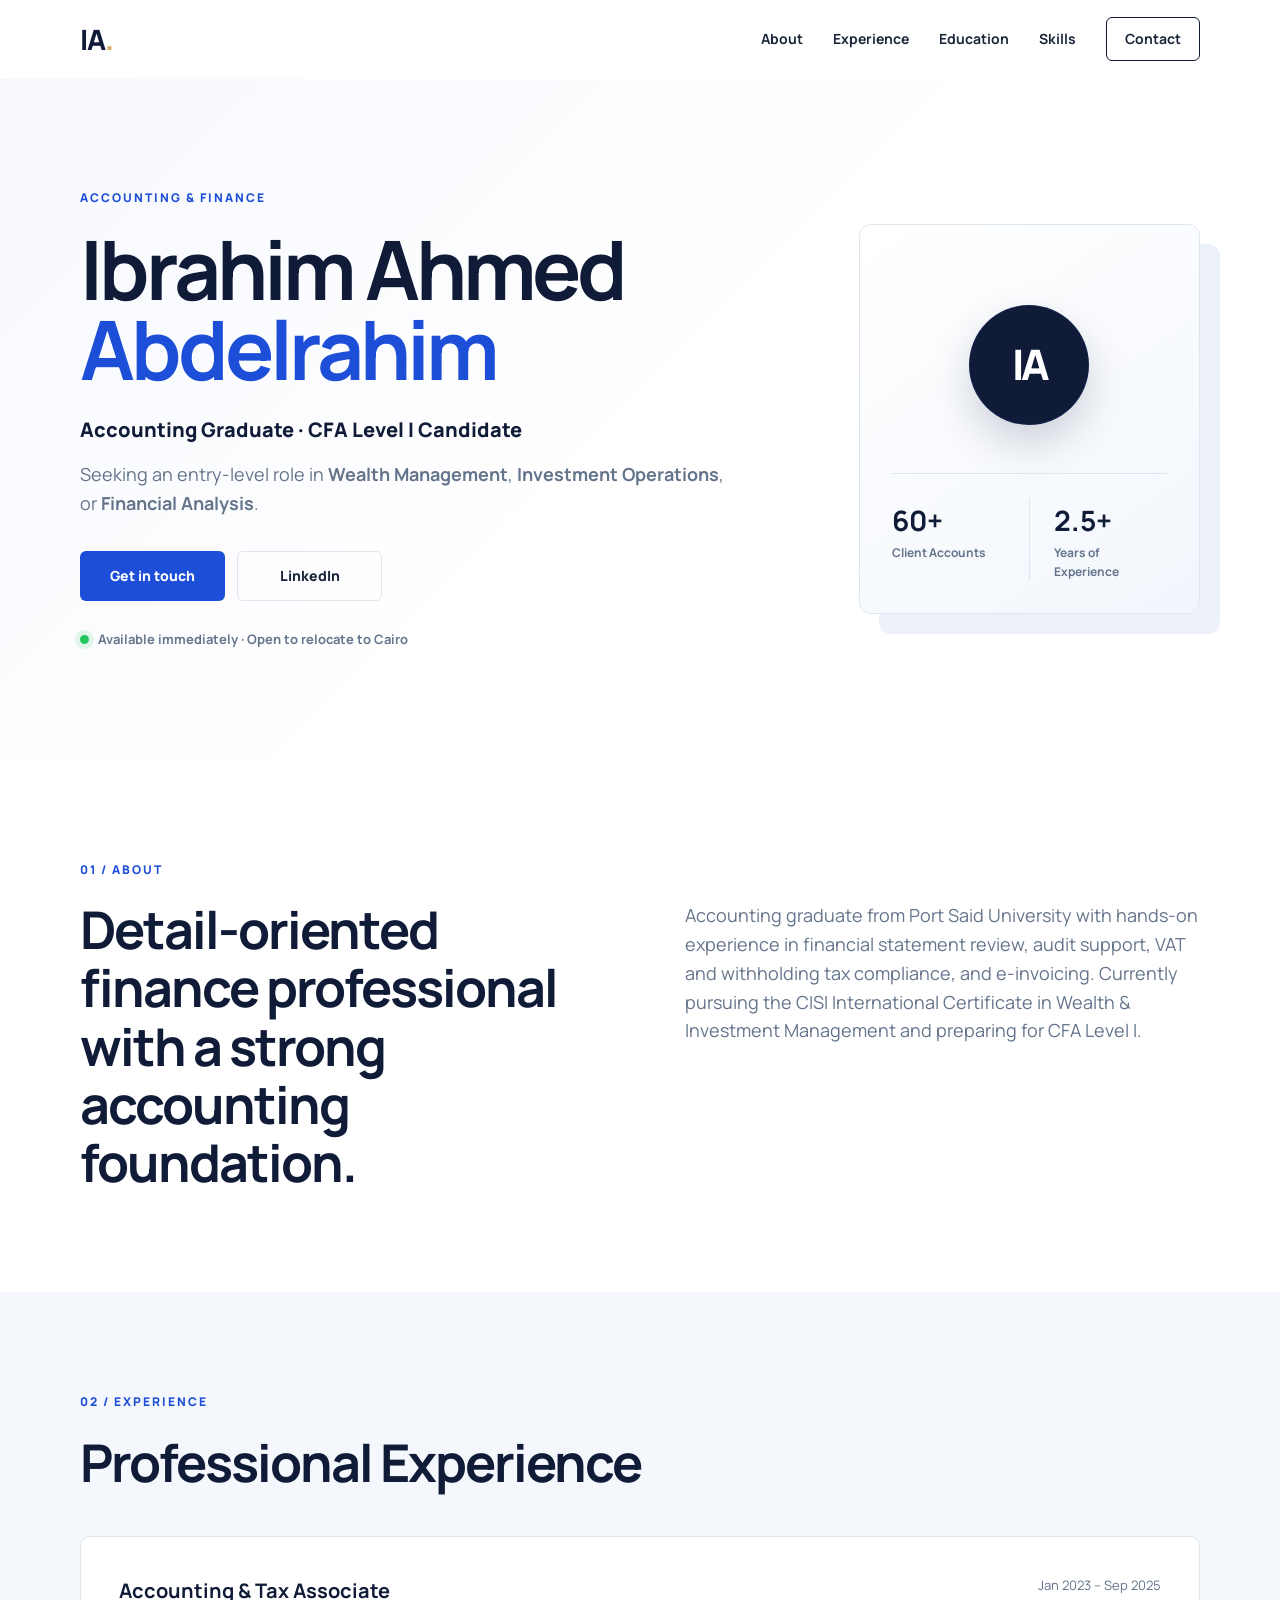
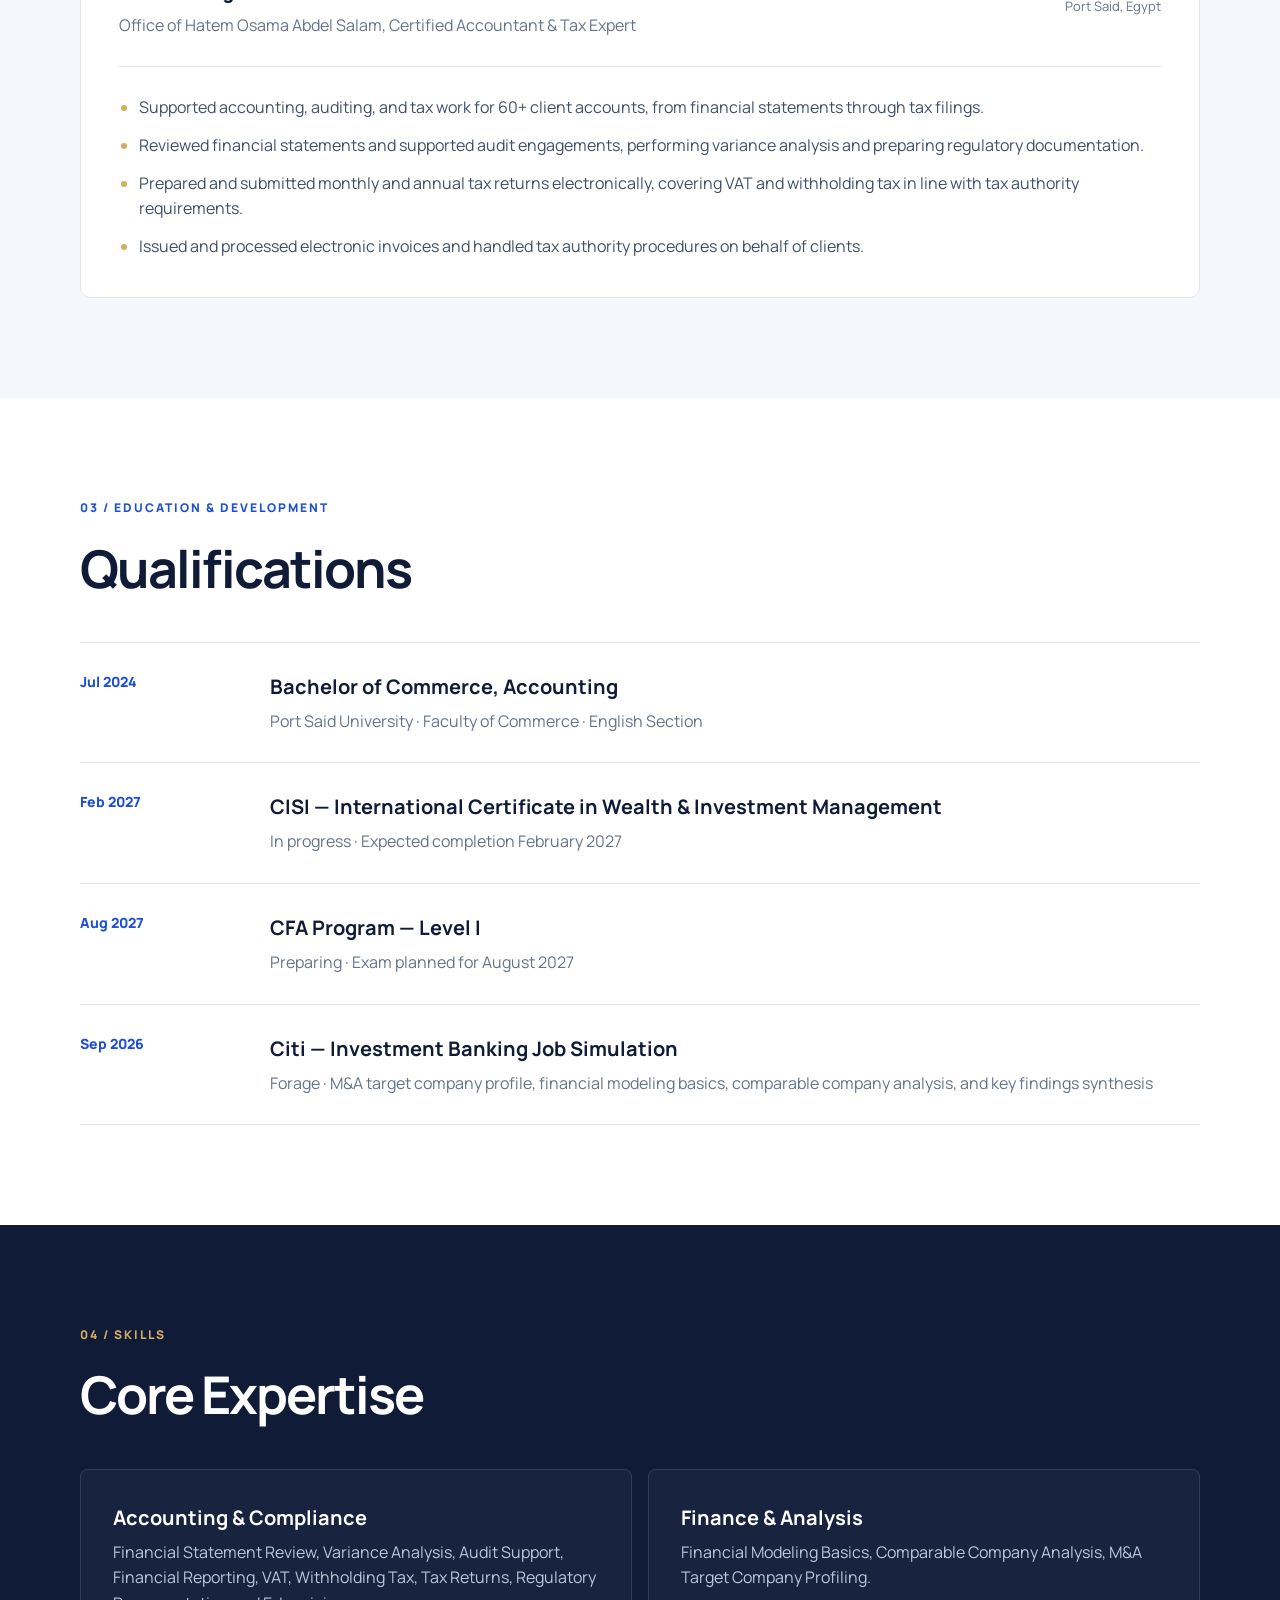
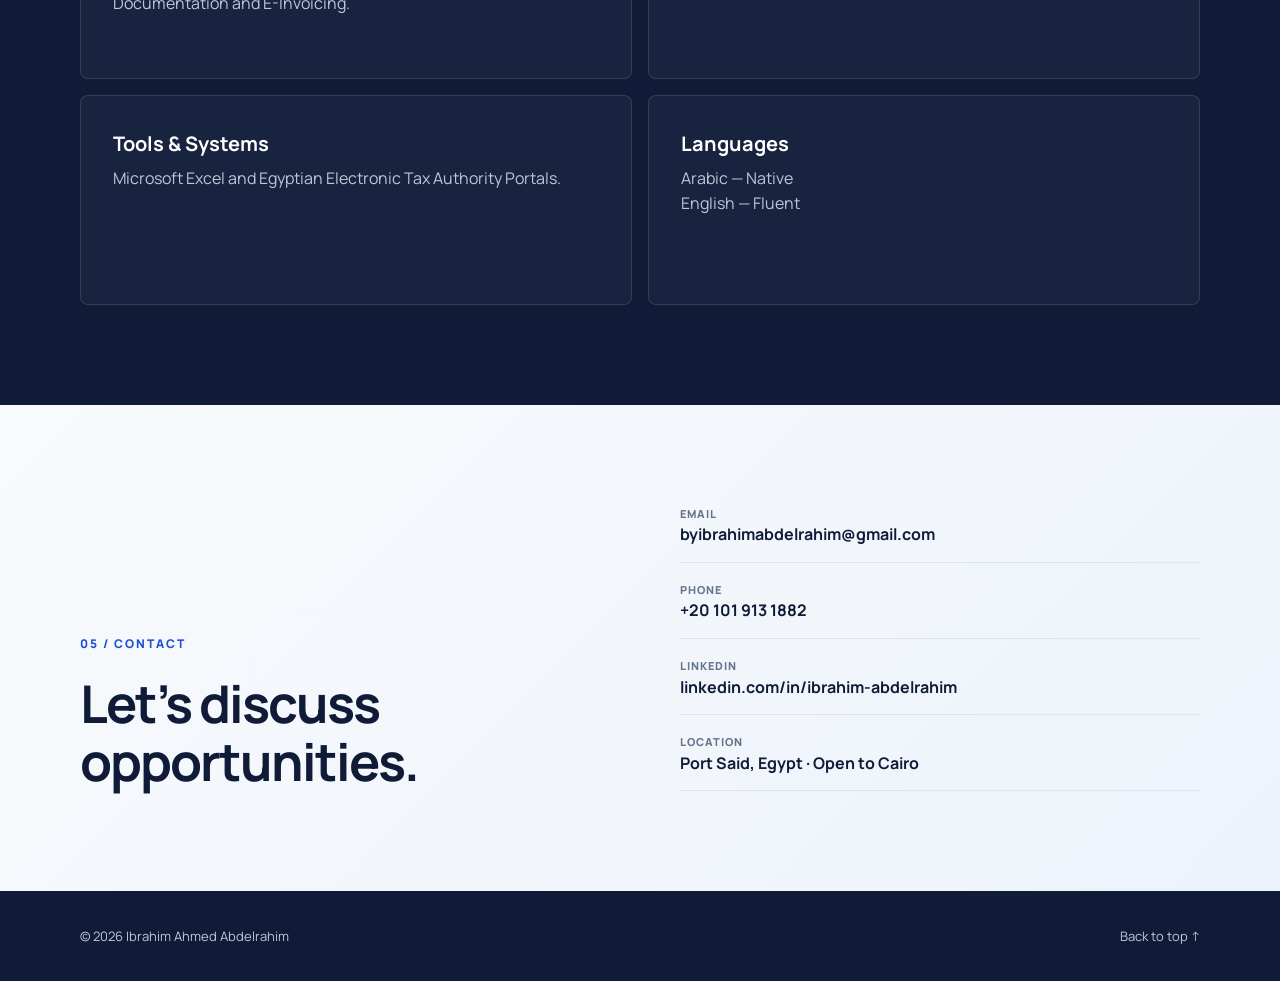
==== index.html @ ea6a9fd5 "Create initial portfolio website" ====
<!DOCTYPE html>
<html lang="en">
<head>
  <meta charset="UTF-8">
  <meta name="viewport" content="width=device-width, initial-scale=1.0">
  <meta name="description" content="Ibrahim Ahmed Abdelrahim — Accounting Graduate and CFA Level I Candidate.">
  <title>Ibrahim Ahmed Abdelrahim | Accounting & Finance</title>
  <link rel="preconnect" href="https://fonts.googleapis.com">
  <link rel="preconnect" href="https://fonts.gstatic.com" crossorigin>
  <link href="https://fonts.googleapis.com/css2?family=Manrope:wght@400;500;600;700;800&display=swap" rel="stylesheet">
  <link rel="stylesheet" href="style.css">
</head>
<body>
  <header class="header" id="top">
    <nav class="nav container" aria-label="Main navigation">
      <a class="logo" href="#top" aria-label="Homepage">IA<span>.</span></a>
      <button class="menu-toggle" type="button" aria-label="Open menu" aria-expanded="false"><span></span><span></span><span></span></button>
      <div class="nav-links">
        <a href="#about">About</a><a href="#experience">Experience</a><a href="#education">Education</a><a href="#skills">Skills</a><a href="#contact" class="nav-contact">Contact</a>
      </div>
    </nav>
  </header>

  <main>
    <section class="hero">
      <div class="container hero-grid">
        <div class="hero-content">
          <p class="eyebrow">Accounting &amp; Finance</p>
          <h1>Ibrahim Ahmed<br><span>Abdelrahim</span></h1>
          <p class="hero-role">Accounting Graduate · CFA Level I Candidate</p>
          <p class="hero-description">Seeking an entry-level role in <strong>Wealth Management</strong>, <strong>Investment Operations</strong>, or <strong>Financial Analysis</strong>.</p>
          <div class="hero-actions">
            <a class="button button-primary" href="#contact">Get in touch</a>
            <a class="button button-secondary" href="https://linkedin.com/in/ibrahim-abdelrahim" target="_blank" rel="noopener">LinkedIn</a>
          </div>
          <div class="availability"><span class="status-dot"></span>Available immediately · Open to relocate to Cairo</div>
        </div>
        <div class="hero-card">
          <div class="profile-mark">IA</div>
          <div class="metric-grid">
            <div class="metric"><strong>60+</strong><span>Client Accounts</span></div>
            <div class="metric"><strong>2.5+</strong><span>Years of Experience</span></div>
          </div>
        </div>
      </div>
    </section>

    <section class="section" id="about">
      <div class="container">
        <p class="section-label">01 / About</p>
        <div class="about-grid">
          <h2>Detail-oriented finance professional with a strong accounting foundation.</h2>
          <p>Accounting graduate from Port Said University with hands-on experience in financial statement review, audit support, VAT and withholding tax compliance, and e-invoicing. Currently pursuing the CISI International Certificate in Wealth &amp; Investment Management and preparing for CFA Level I.</p>
        </div>
      </div>
    </section>

    <section class="section section-muted" id="experience">
      <div class="container">
        <p class="section-label">02 / Experience</p>
        <h2 class="section-title">Professional Experience</h2>
        <article class="experience-card">
          <div class="experience-header">
            <div><h3>Accounting &amp; Tax Associate</h3><p>Office of Hatem Osama Abdel Salam, Certified Accountant &amp; Tax Expert</p></div>
            <div class="experience-meta"><span>Jan 2023 – Sep 2025</span><span>Port Said, Egypt</span></div>
          </div>
          <ul class="achievement-list">
            <li>Supported accounting, auditing, and tax work for 60+ client accounts, from financial statements through tax filings.</li>
            <li>Reviewed financial statements and supported audit engagements, performing variance analysis and preparing regulatory documentation.</li>
            <li>Prepared and submitted monthly and annual tax returns electronically, covering VAT and withholding tax in line with tax authority requirements.</li>
            <li>Issued and processed electronic invoices and handled tax authority procedures on behalf of clients.</li>
          </ul>
        </article>
      </div>
    </section>

    <section class="section" id="education">
      <div class="container">
        <p class="section-label">03 / Education &amp; Development</p>
        <h2 class="section-title">Qualifications</h2>
        <div class="timeline">
          <article class="timeline-item"><div class="timeline-date">Jul 2024</div><div><h3>Bachelor of Commerce, Accounting</h3><p>Port Said University · Faculty of Commerce · English Section</p></div></article>
          <article class="timeline-item"><div class="timeline-date">Feb 2027</div><div><h3>CISI — International Certificate in Wealth &amp; Investment Management</h3><p>In progress · Expected completion February 2027</p></div></article>
          <article class="timeline-item"><div class="timeline-date">Aug 2027</div><div><h3>CFA Program — Level I</h3><p>Preparing · Exam planned for August 2027</p></div></article>
          <article class="timeline-item"><div class="timeline-date">Sep 2026</div><div><h3>Citi — Investment Banking Job Simulation</h3><p>Forage · M&amp;A target company profile, financial modeling basics, comparable company analysis, and key findings synthesis</p></div></article>
        </div>
      </div>
    </section>

    <section class="section section-dark" id="skills">
      <div class="container">
        <p class="section-label section-label-light">04 / Skills</p>
        <h2 class="section-title">Core Expertise</h2>
        <div class="skills-grid">
          <article class="skill-card"><h3>Accounting &amp; Compliance</h3><p>Financial Statement Review, Variance Analysis, Audit Support, Financial Reporting, VAT, Withholding Tax, Tax Returns, Regulatory Documentation and E-Invoicing.</p></article>
          <article class="skill-card"><h3>Finance &amp; Analysis</h3><p>Financial Modeling Basics, Comparable Company Analysis, M&amp;A Target Company Profiling.</p></article>
          <article class="skill-card"><h3>Tools &amp; Systems</h3><p>Microsoft Excel and Egyptian Electronic Tax Authority Portals.</p></article>
          <article class="skill-card"><h3>Languages</h3><p>Arabic — Native<br>English — Fluent</p></article>
        </div>
      </div>
    </section>

    <section class="section contact-section" id="contact">
      <div class="container contact-grid">
        <div><p class="section-label">05 / Contact</p><h2>Let’s discuss opportunities.</h2></div>
        <div class="contact-details">
          <a href="mailto:byibrahimabdelrahim@gmail.com"><span>Email</span>byibrahimabdelrahim@gmail.com</a>
          <a href="tel:+201019131882"><span>Phone</span>+20 101 913 1882</a>
          <a href="https://linkedin.com/in/ibrahim-abdelrahim" target="_blank" rel="noopener"><span>LinkedIn</span>linkedin.com/in/ibrahim-abdelrahim</a>
          <p><span>Location</span>Port Said, Egypt · Open to Cairo</p>
        </div>
      </div>
    </section>
  </main>

  <footer><div class="container footer-content"><p>© <span id="year"></span> Ibrahim Ahmed Abdelrahim</p><a href="#top">Back to top ↑</a></div></footer>
  <script src="script.js"></script>
</body>
</html>
---- style.css ----
:root{--navy:#101b38;--blue:#1d4ed8;--gold:#d6ad60;--text:#1b263b;--muted:#64748b;--light:#f4f7fb;--white:#fff;--border:#dde5ef}*{box-sizing:border-box;margin:0;padding:0}html{scroll-behavior:smooth}body{font-family:"Manrope",sans-serif;color:var(--text);line-height:1.6}a{color:inherit;text-decoration:none}.container{width:min(1120px,calc(100% - 40px));margin-inline:auto}.header{position:fixed;inset:0 0 auto;z-index:100;background:rgba(255,255,255,.96);border-bottom:1px solid transparent;transition:.3s}.header.scrolled{border-bottom-color:var(--border);box-shadow:0 8px 30px rgba(16,27,56,.06)}.nav{height:78px;display:flex;align-items:center;justify-content:space-between}.logo{font-size:28px;font-weight:800;color:var(--navy);letter-spacing:-1px}.logo span{color:var(--gold)}.nav-links{display:flex;align-items:center;gap:30px;font-size:14px;font-weight:700}.nav-links a{transition:.2s}.nav-links a:hover{color:var(--blue)}.nav-contact{padding:10px 18px;border:1px solid var(--navy);border-radius:6px}.hero{min-height:760px;display:flex;align-items:center;padding-top:78px;background:linear-gradient(135deg,rgba(29,78,216,.04),transparent 55%),var(--white)}.hero-grid{display:grid;grid-template-columns:1.35fr .65fr;gap:70px;align-items:center}.eyebrow,.section-label{color:var(--blue);font-size:12px;font-weight:800;letter-spacing:2px;text-transform:uppercase;margin-bottom:22px}.hero h1{color:var(--navy);font-size:clamp(52px,7vw,82px);line-height:.98;letter-spacing:-4px}.hero h1 span{color:var(--blue)}.hero-role{margin-top:24px;color:var(--navy);font-size:20px;font-weight:800}.hero-description{max-width:660px;margin-top:14px;color:var(--muted);font-size:18px}.hero-actions{display:flex;gap:12px;margin-top:34px}.button{display:inline-flex;align-items:center;justify-content:center;min-width:145px;height:50px;border-radius:6px;font-size:14px;font-weight:800;transition:.2s}.button-primary{background:var(--blue);color:var(--white)}.button-primary:hover{transform:translateY(-2px);box-shadow:0 12px 24px rgba(29,78,216,.22)}.button-secondary{border:1px solid var(--border)}.availability{display:flex;align-items:center;gap:9px;margin-top:28px;color:var(--muted);font-size:13px;font-weight:700}.status-dot{width:9px;height:9px;border-radius:50%;background:#22c55e;box-shadow:0 0 0 5px rgba(34,197,94,.12)}.hero-card{min-height:390px;display:flex;flex-direction:column;justify-content:space-between;padding:32px;border:1px solid var(--border);border-radius:12px;background:linear-gradient(145deg,#fff,#f2f6fc);box-shadow:20px 20px 0 #edf2fa}.profile-mark{width:120px;height:120px;display:grid;place-items:center;margin:auto;border:1px solid rgba(29,78,216,.15);border-radius:50%;background:var(--navy);color:#fff;font-size:42px;font-weight:800;letter-spacing:-3px;box-shadow:0 18px 40px rgba(16,27,56,.18)}.metric-grid{display:grid;grid-template-columns:1fr 1fr;border-top:1px solid var(--border);padding-top:24px}.metric{display:flex;flex-direction:column}.metric+.metric{border-left:1px solid var(--border);padding-left:24px}.metric strong{color:var(--navy);font-size:28px}.metric span{color:var(--muted);font-size:12px;font-weight:700}.section{padding:100px 0}.section-muted{background:var(--light)}.about-grid{display:grid;grid-template-columns:1fr 1fr;gap:90px}.about-grid h2,.section-title,.contact-grid h2{color:var(--navy);font-size:clamp(34px,5vw,52px);line-height:1.12;letter-spacing:-2px}.about-grid p{color:var(--muted);font-size:18px}.section-title{margin-bottom:44px}.experience-card{background:#fff;border:1px solid var(--border);border-radius:10px;padding:38px}.experience-header{display:flex;justify-content:space-between;gap:30px;padding-bottom:28px;border-bottom:1px solid var(--border)}.experience-header h3,.timeline h3,.skill-card h3{color:var(--navy);font-size:20px}.experience-header p,.timeline p,.skill-card p{color:var(--muted);margin-top:6px}.experience-meta{display:flex;flex-direction:column;text-align:right;color:var(--muted);font-size:13px;white-space:nowrap}.achievement-list{display:grid;gap:12px;margin-top:28px;padding-left:20px;color:#40506a}.achievement-list li::marker{color:var(--gold)}.timeline{border-top:1px solid var(--border)}.timeline-item{display:grid;grid-template-columns:160px 1fr;gap:30px;padding:28px 0;border-bottom:1px solid var(--border)}.timeline-date{color:var(--blue);font-size:14px;font-weight:800}.section-dark{background:var(--navy);color:#fff}.section-label-light{color:var(--gold)}.section-dark .section-title{color:#fff}.skills-grid{display:grid;grid-template-columns:repeat(2,1fr);gap:16px}.skill-card{min-height:210px;padding:32px;border:1px solid rgba(255,255,255,.12);border-radius:8px;background:rgba(255,255,255,.035)}.skill-card h3{color:#fff}.skill-card p{color:#bdc7d8}.contact-section{background:linear-gradient(135deg,#f8fafc,#edf3fb)}.contact-grid{display:grid;grid-template-columns:1fr 1fr;gap:80px;align-items:end}.contact-details{display:grid;gap:18px}.contact-details a,.contact-details p{display:grid;border-bottom:1px solid var(--border);padding-bottom:14px;color:var(--navy);font-weight:700;overflow-wrap:anywhere}.contact-details span{color:var(--muted);font-size:11px;font-weight:800;letter-spacing:1px;text-transform:uppercase}footer{background:var(--navy);color:#bdc7d8;font-size:13px}.footer-content{height:90px;display:flex;align-items:center;justify-content:space-between}.menu-toggle{display:none;border:0;background:none;cursor:pointer}.menu-toggle span{display:block;width:24px;height:2px;margin:5px;background:var(--navy)}@media(max-width:820px){.nav{height:68px}.menu-toggle{display:block}.nav-links{position:fixed;top:68px;left:20px;right:20px;display:none;flex-direction:column;align-items:stretch;gap:0;padding:12px;border:1px solid var(--border);border-radius:8px;background:#fff;box-shadow:0 18px 40px rgba(16,27,56,.12)}.nav-links.open{display:flex}.nav-links a{padding:12px}.nav-contact{text-align:center}.hero{min-height:auto;padding:130px 0 80px}.hero-grid,.about-grid,.contact-grid{grid-template-columns:1fr}.hero-grid{gap:50px}.hero h1{letter-spacing:-2px}.hero-card{max-width:420px}.about-grid,.contact-grid{gap:28px}.experience-header{flex-direction:column}.experience-meta{text-align:left}.timeline-item{grid-template-columns:110px 1fr}.skills-grid{grid-template-columns:1fr}}@media(max-width:520px){.container{width:min(100% - 32px,1120px)}.section{padding:72px 0}.hero h1{font-size:44px}.hero-role{font-size:17px}.hero-description{font-size:16px}.hero-actions{flex-direction:column}.button{width:100%}.profile-mark{width:100px;height:100px}.experience-card{padding:24px}.timeline-item{grid-template-columns:1fr;gap:6px}.footer-content{align-items:flex-start;flex-direction:column;justify-content:center;gap:4px}}
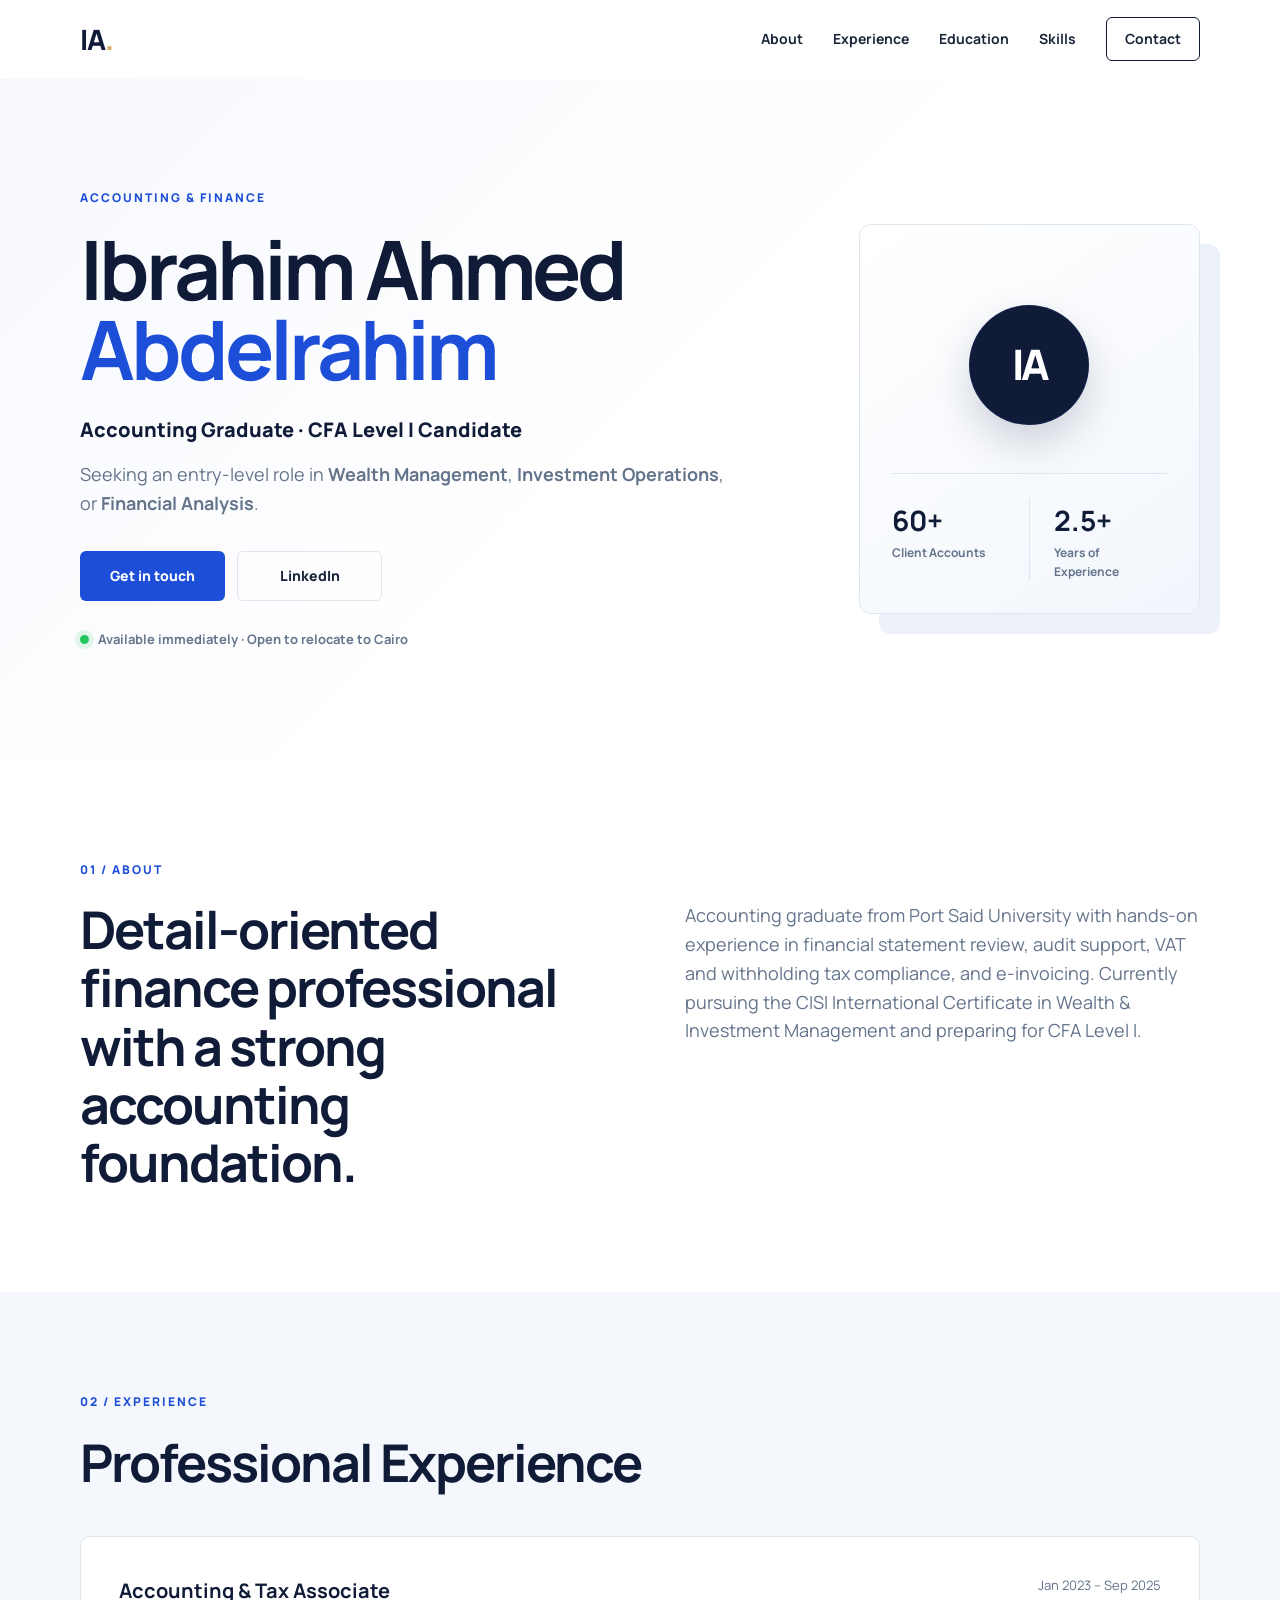
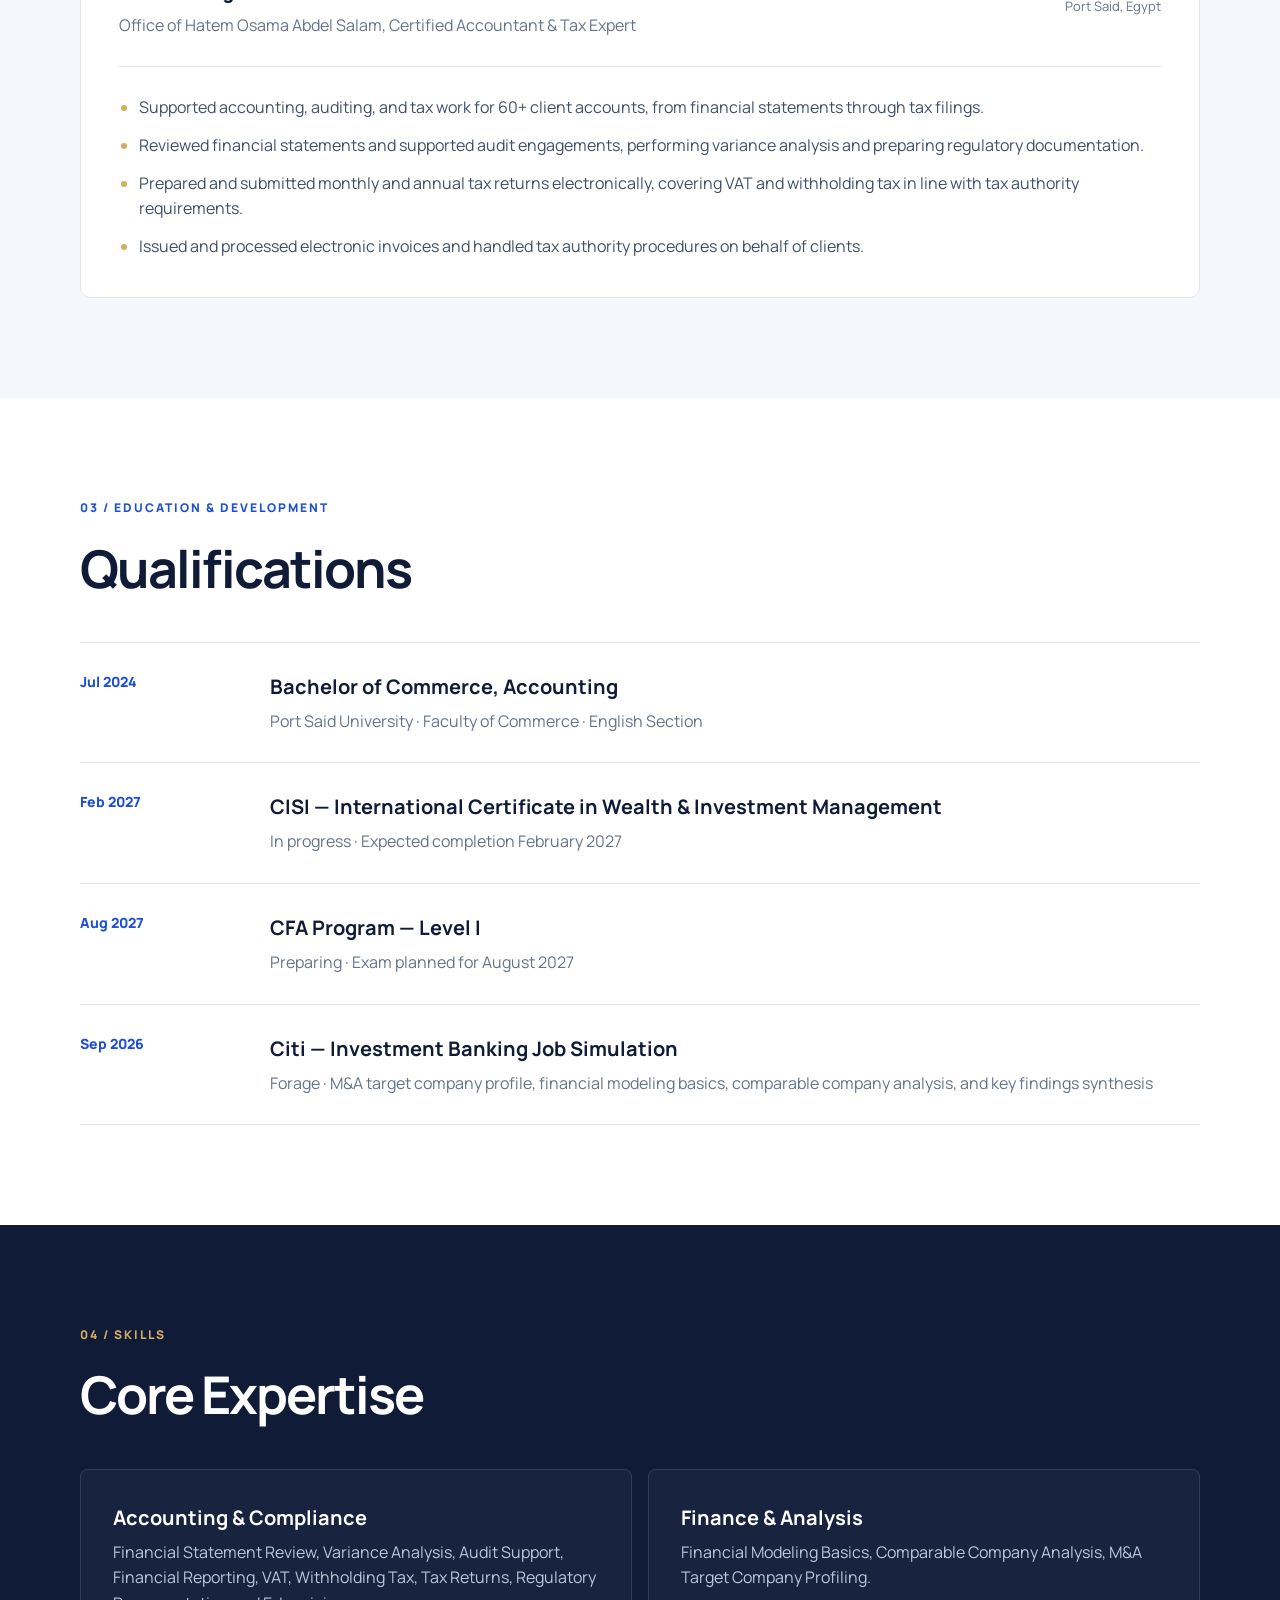
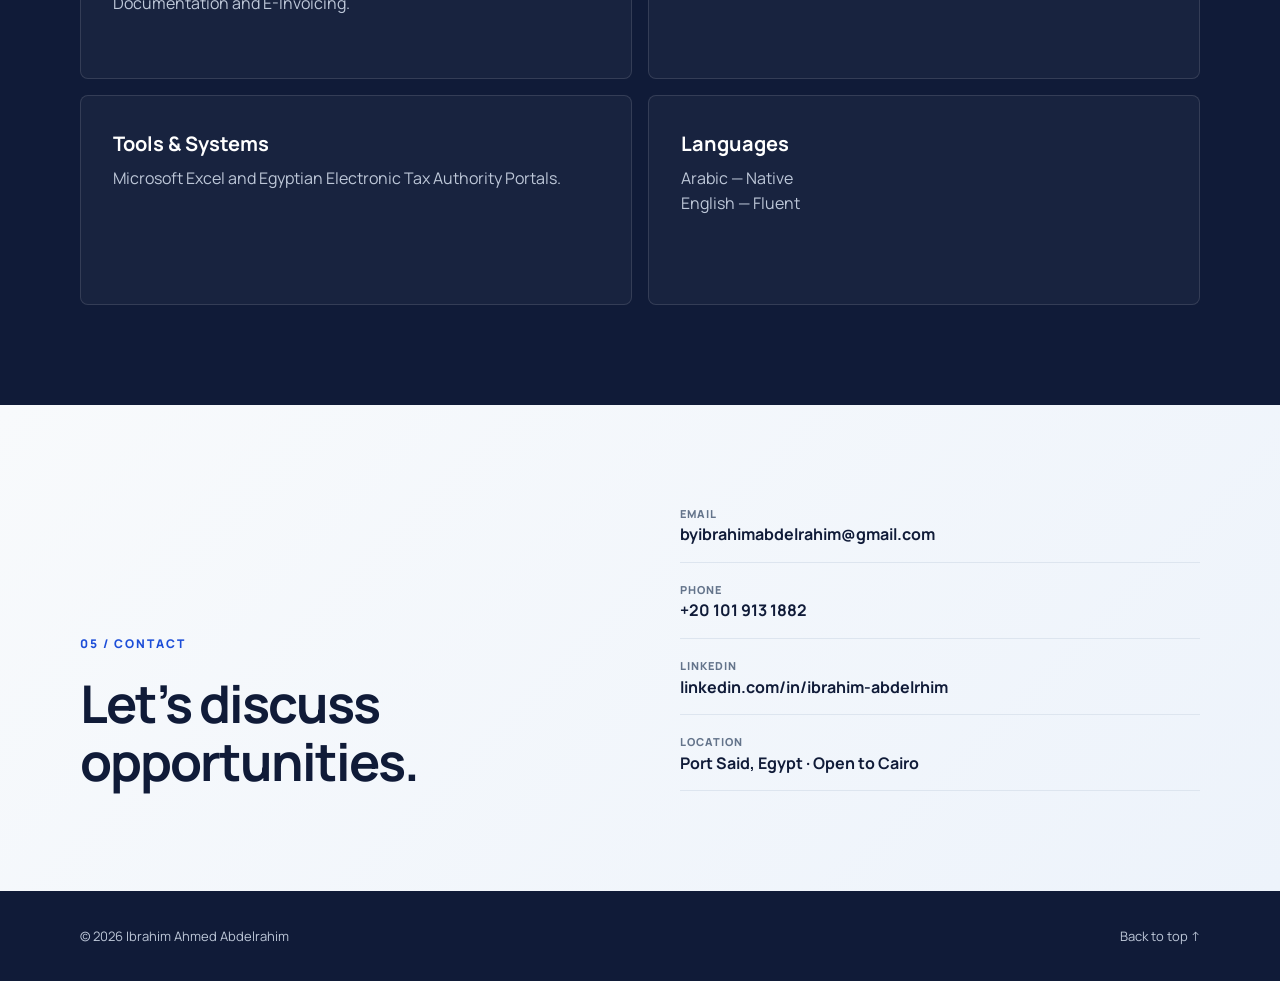
==== commit eed2df91: "Update LinkedIn profile link" ====
--- a/index.html
+++ b/index.html
@@ -31,7 +31,7 @@
           <p class="hero-description">Seeking an entry-level role in <strong>Wealth Management</strong>, <strong>Investment Operations</strong>, or <strong>Financial Analysis</strong>.</p>
           <div class="hero-actions">
             <a class="button button-primary" href="#contact">Get in touch</a>
-            <a class="button button-secondary" href="https://linkedin.com/in/ibrahim-abdelrahim" target="_blank" rel="noopener">LinkedIn</a>
+            <a class="button button-secondary" href="https://www.linkedin.com/in/ibrahim-abdelrhim/" target="_blank" rel="noopener">LinkedIn</a>
           </div>
           <div class="availability"><span class="status-dot"></span>Available immediately · Open to relocate to Cairo</div>
         </div>
@@ -106,7 +106,7 @@
         <div class="contact-details">
           <a href="mailto:byibrahimabdelrahim@gmail.com"><span>Email</span>byibrahimabdelrahim@gmail.com</a>
           <a href="tel:+201019131882"><span>Phone</span>+20 101 913 1882</a>
-          <a href="https://linkedin.com/in/ibrahim-abdelrahim" target="_blank" rel="noopener"><span>LinkedIn</span>linkedin.com/in/ibrahim-abdelrahim</a>
+          <a href="https://www.linkedin.com/in/ibrahim-abdelrhim/" target="_blank" rel="noopener"><span>LinkedIn</span>linkedin.com/in/ibrahim-abdelrhim</a>
           <p><span>Location</span>Port Said, Egypt · Open to Cairo</p>
         </div>
       </div>
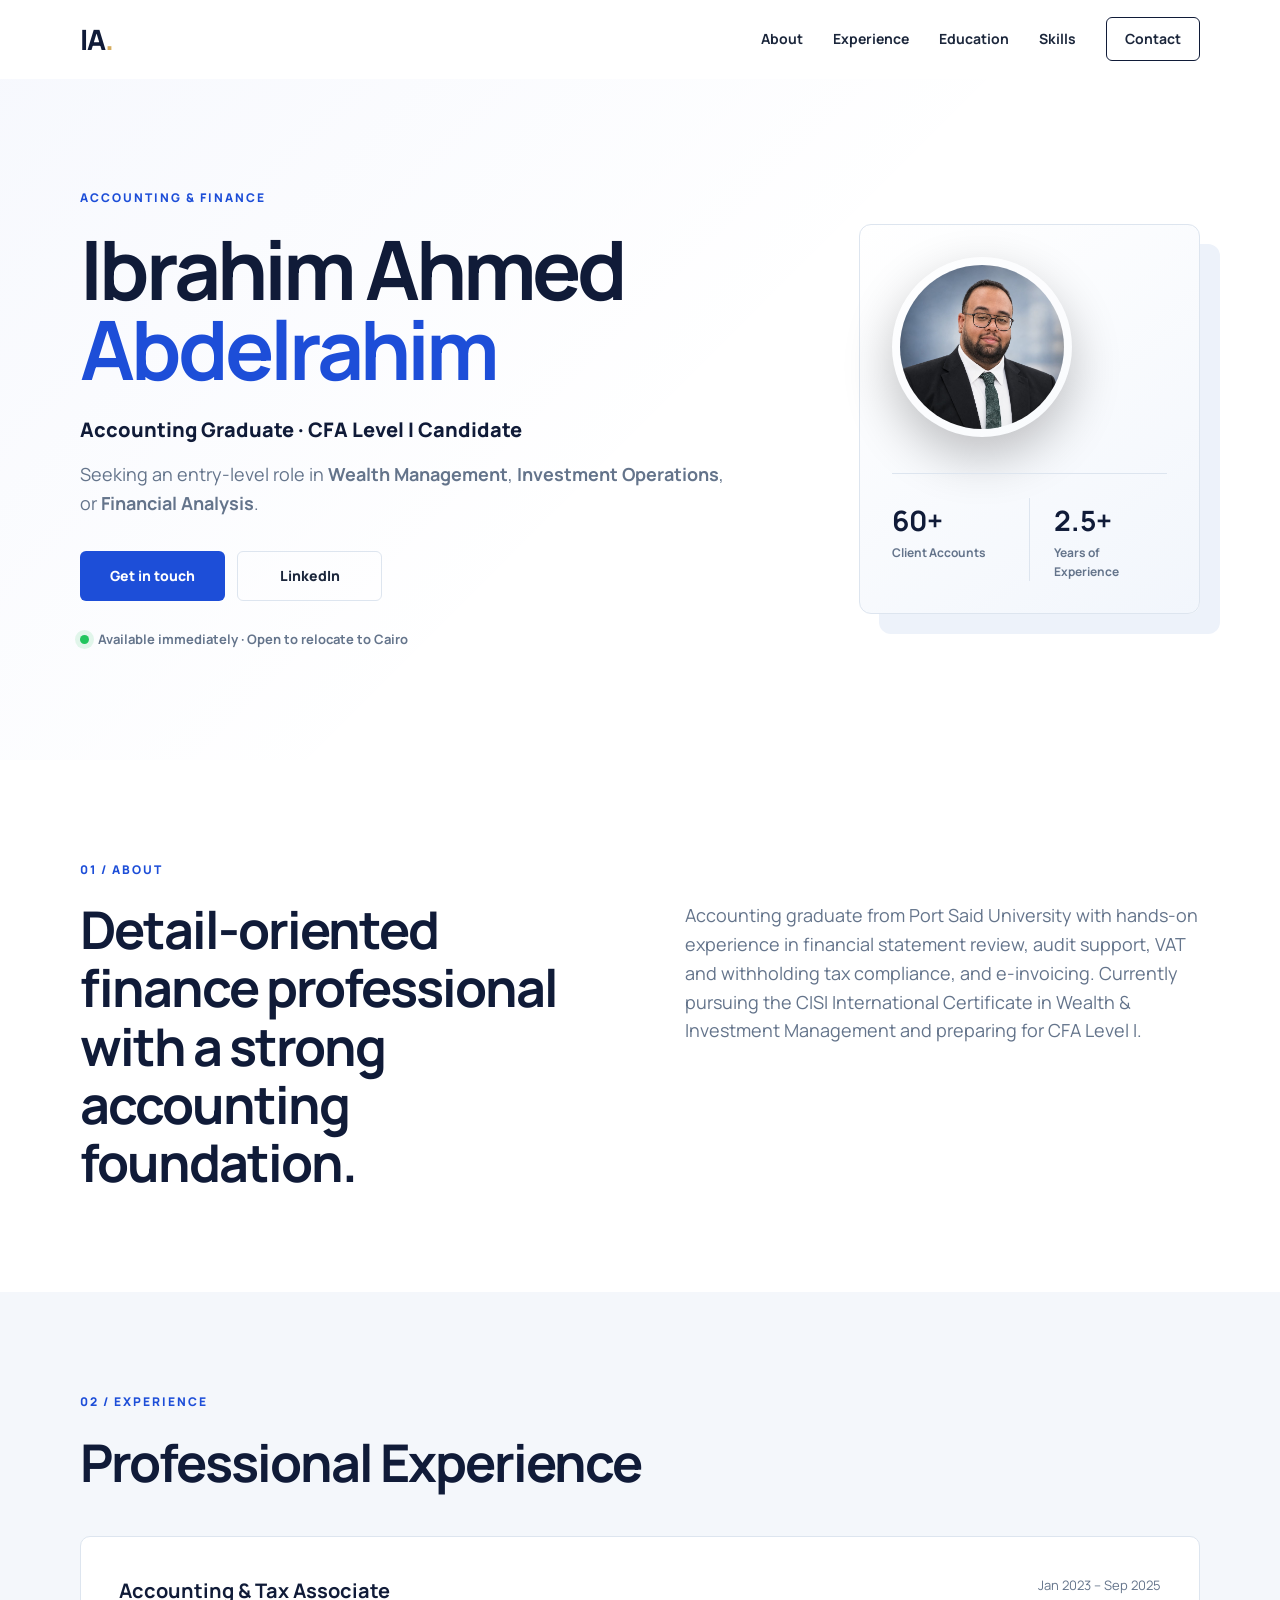
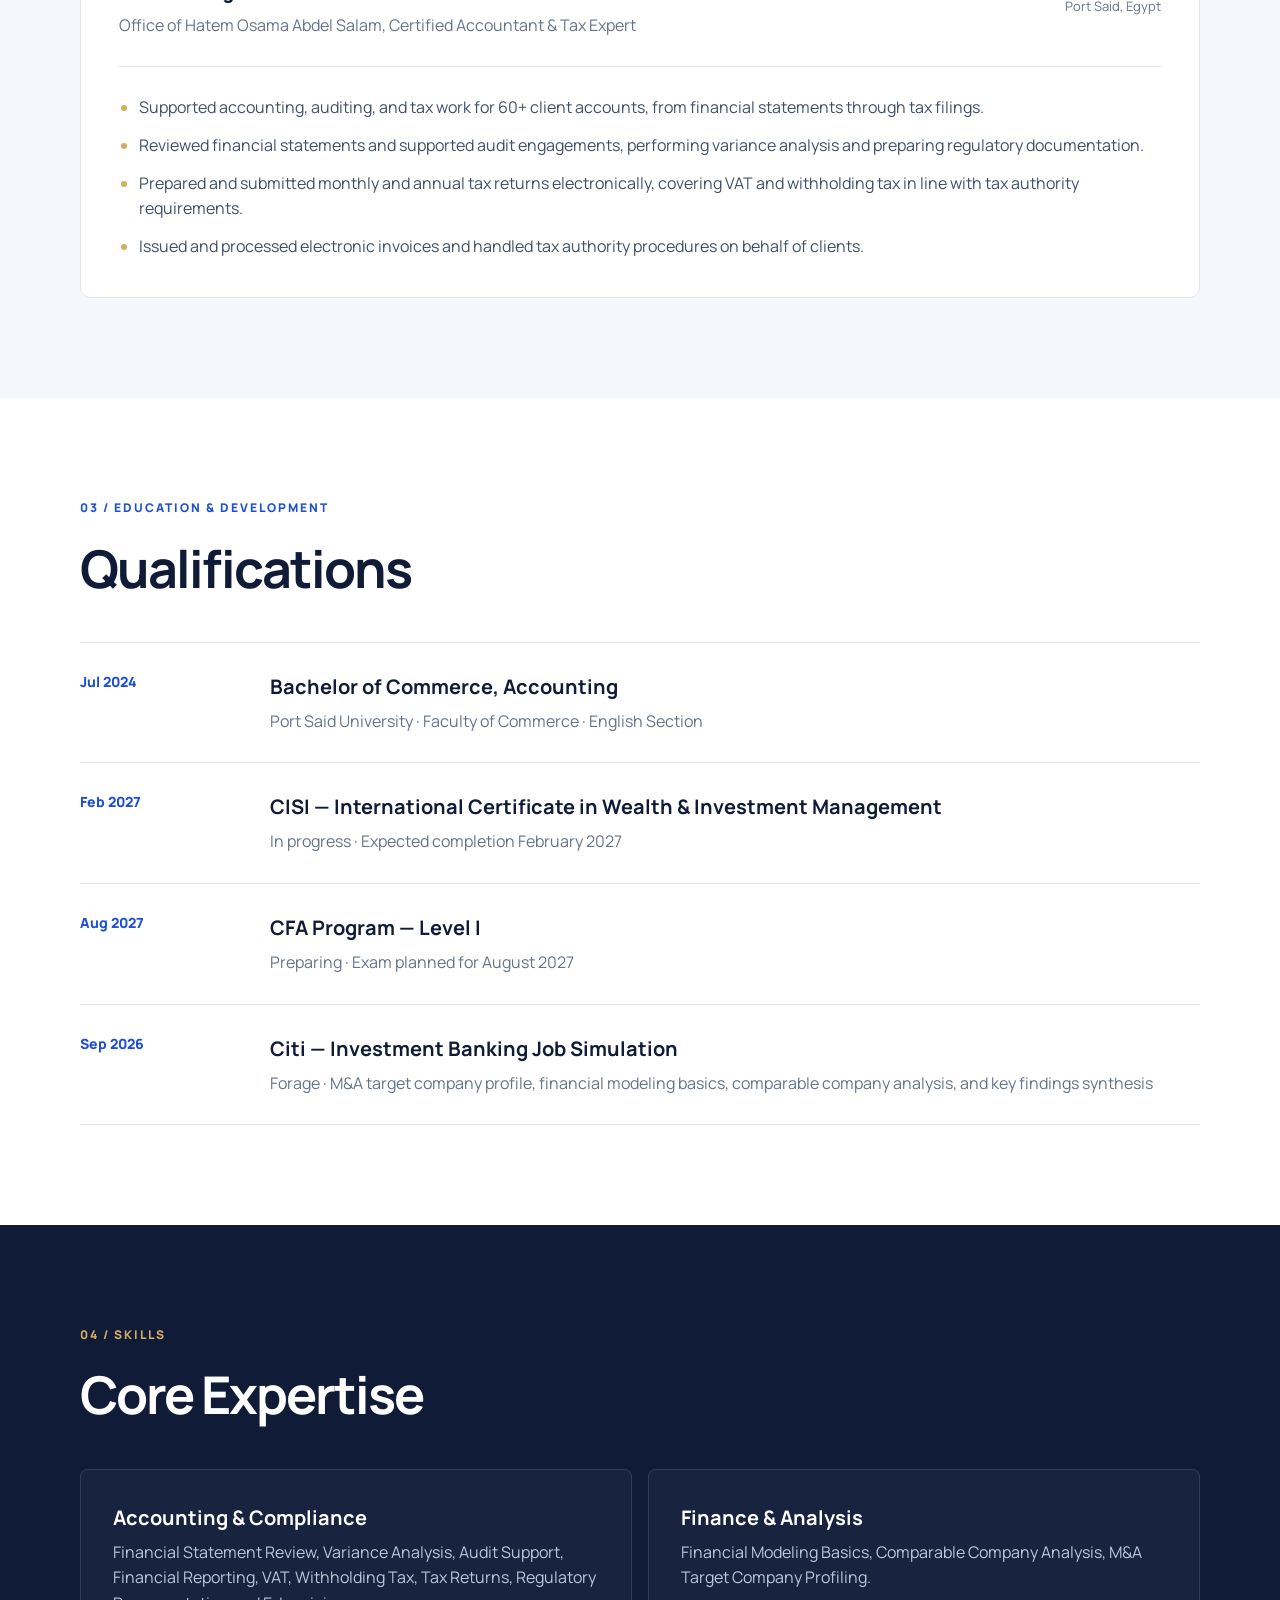
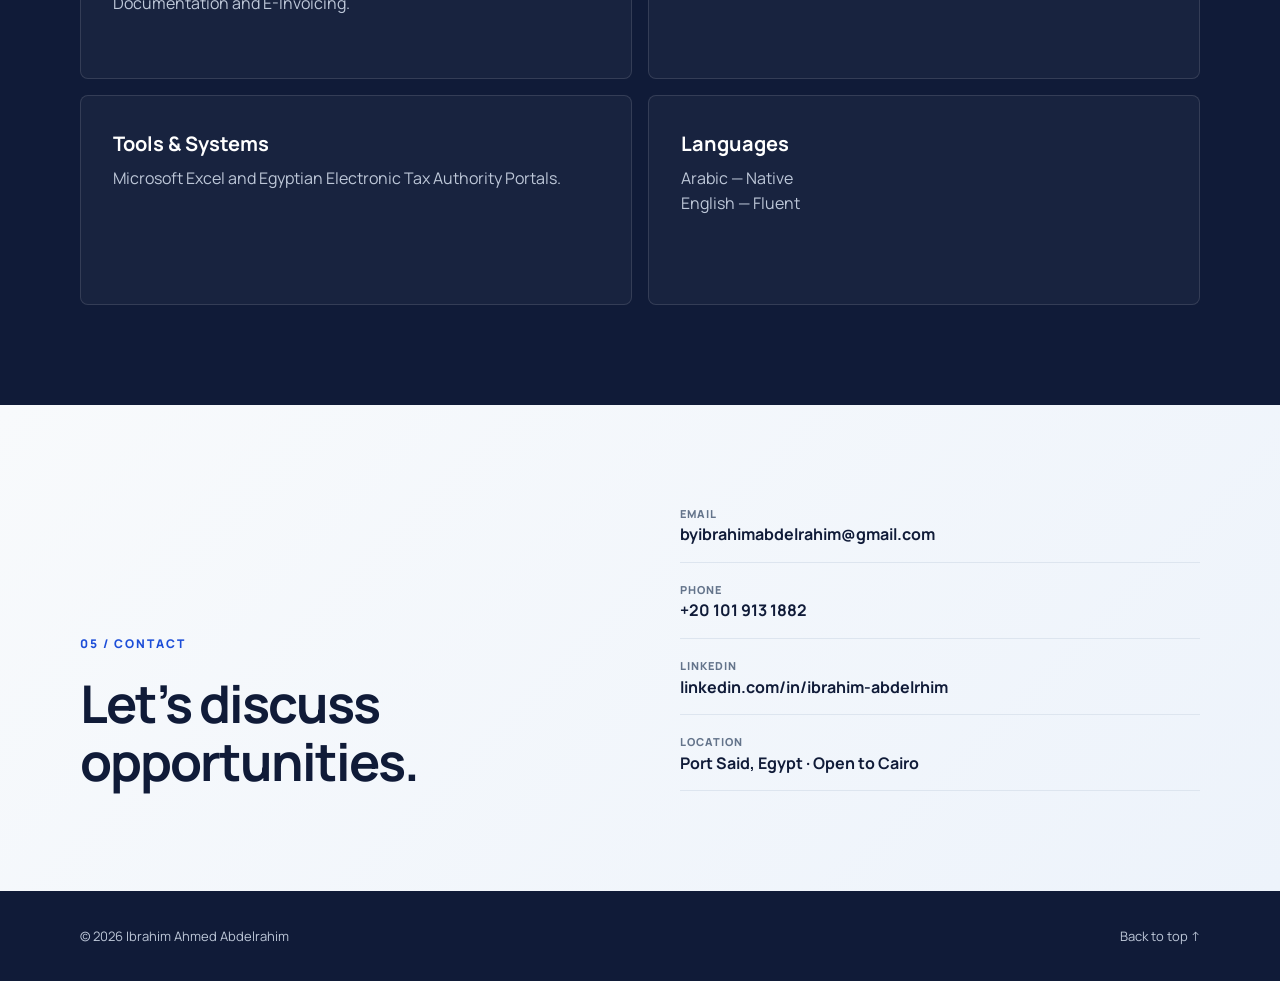
==== commit 659a2340: "Add uploaded profile photo to the portfolio" ====
--- a/index.html
+++ b/index.html
@@ -36,7 +36,7 @@
           <div class="availability"><span class="status-dot"></span>Available immediately · Open to relocate to Cairo</div>
         </div>
         <div class="hero-card">
-          <div class="profile-mark">IA</div>
+          <img src="profile.jpg.jpeg" alt="Ibrahim Ahmed Abdelrahim" style="width:180px;height:180px;object-fit:cover;object-position:center top;border-radius:50%;border:8px solid rgba(255,255,255,.12);box-shadow:0 20px 50px rgba(0,0,0,.24);">
           <div class="metric-grid">
             <div class="metric"><strong>60+</strong><span>Client Accounts</span></div>
             <div class="metric"><strong>2.5+</strong><span>Years of Experience</span></div>
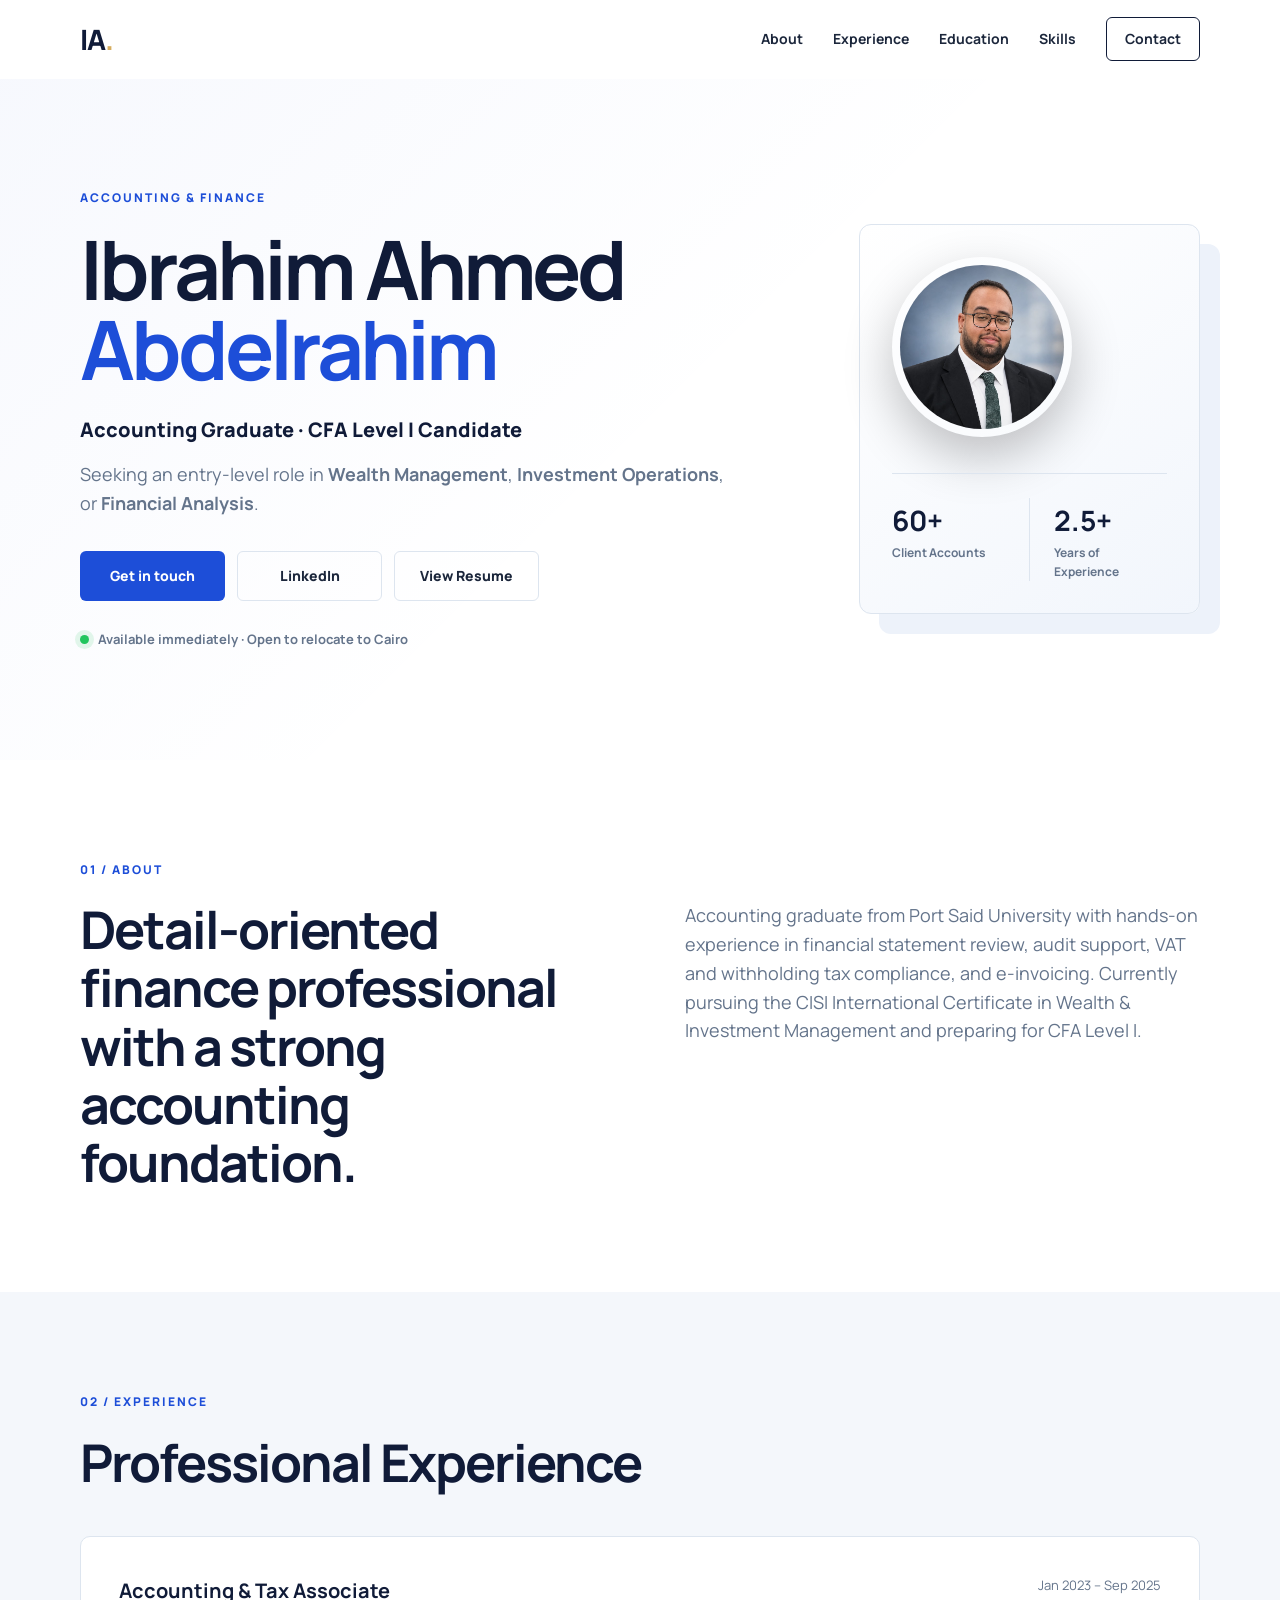
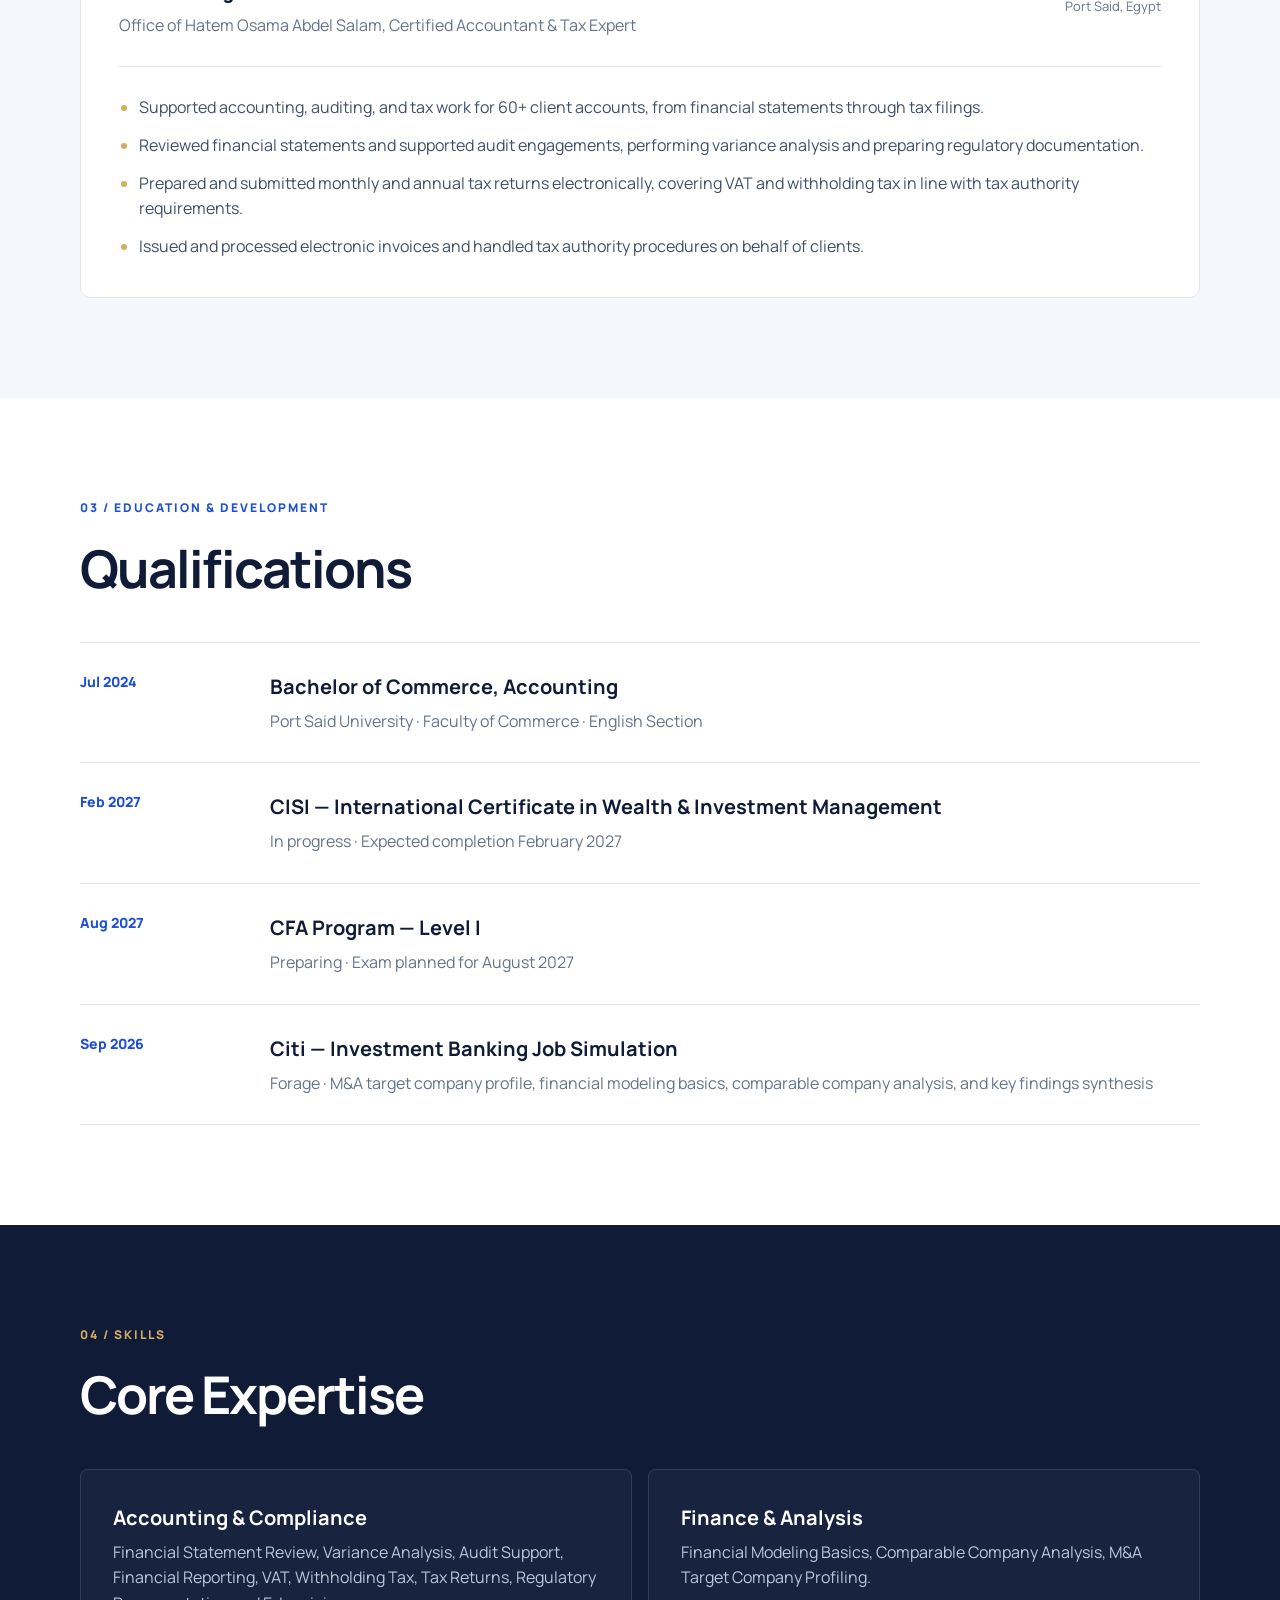
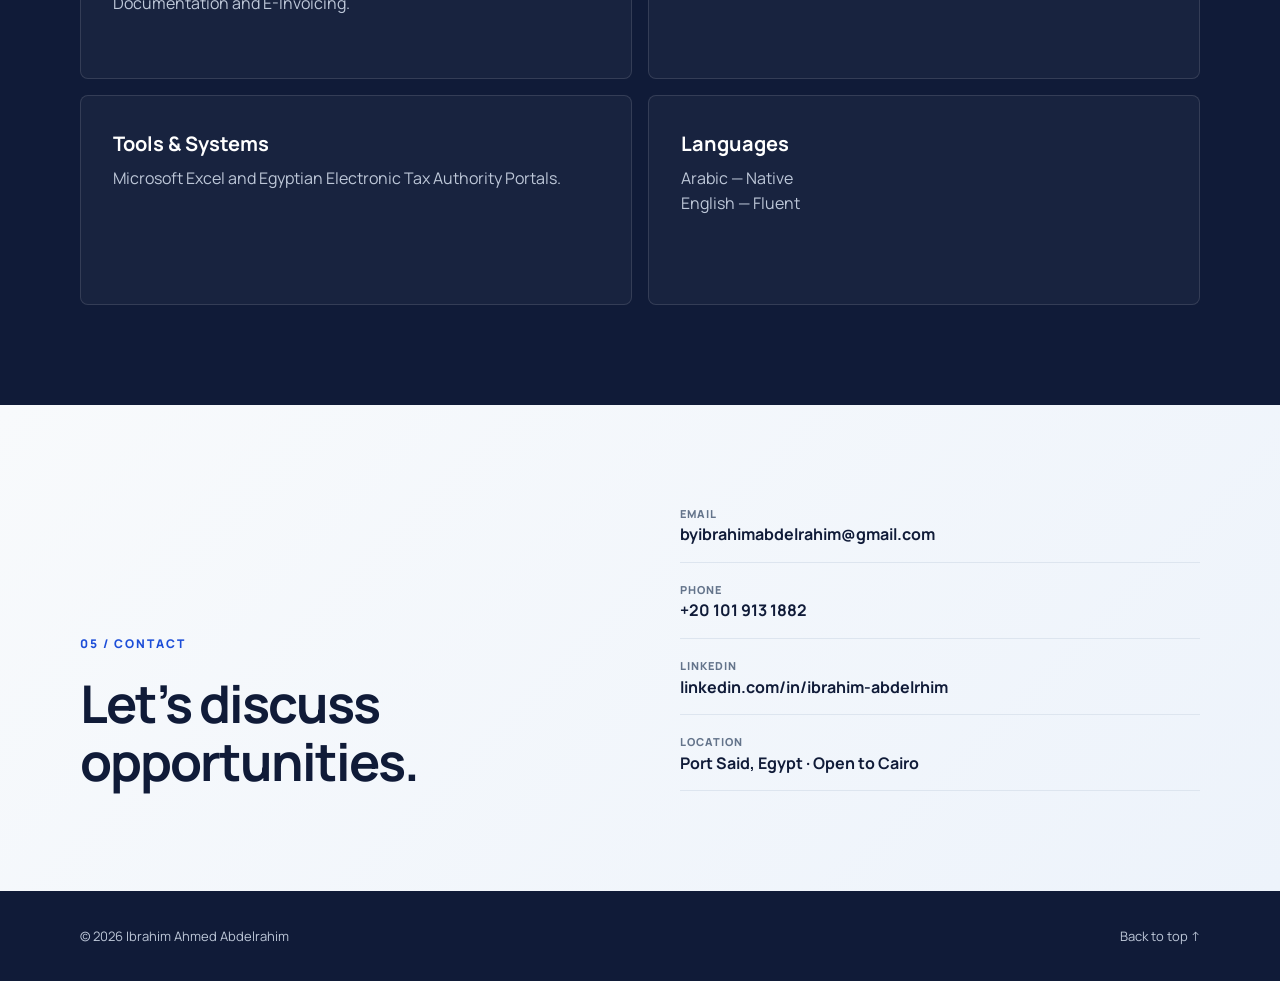
==== commit 702eb766: "Add ATS-friendly resume page and portfolio link" ====
--- a/index.html
+++ b/index.html
@@ -32,6 +32,7 @@
           <div class="hero-actions">
             <a class="button button-primary" href="#contact">Get in touch</a>
             <a class="button button-secondary" href="https://www.linkedin.com/in/ibrahim-abdelrhim/" target="_blank" rel="noopener">LinkedIn</a>
+            <a class="button button-secondary" href="resume.html" target="_blank" rel="noopener">View Resume</a>
           </div>
           <div class="availability"><span class="status-dot"></span>Available immediately · Open to relocate to Cairo</div>
         </div>
